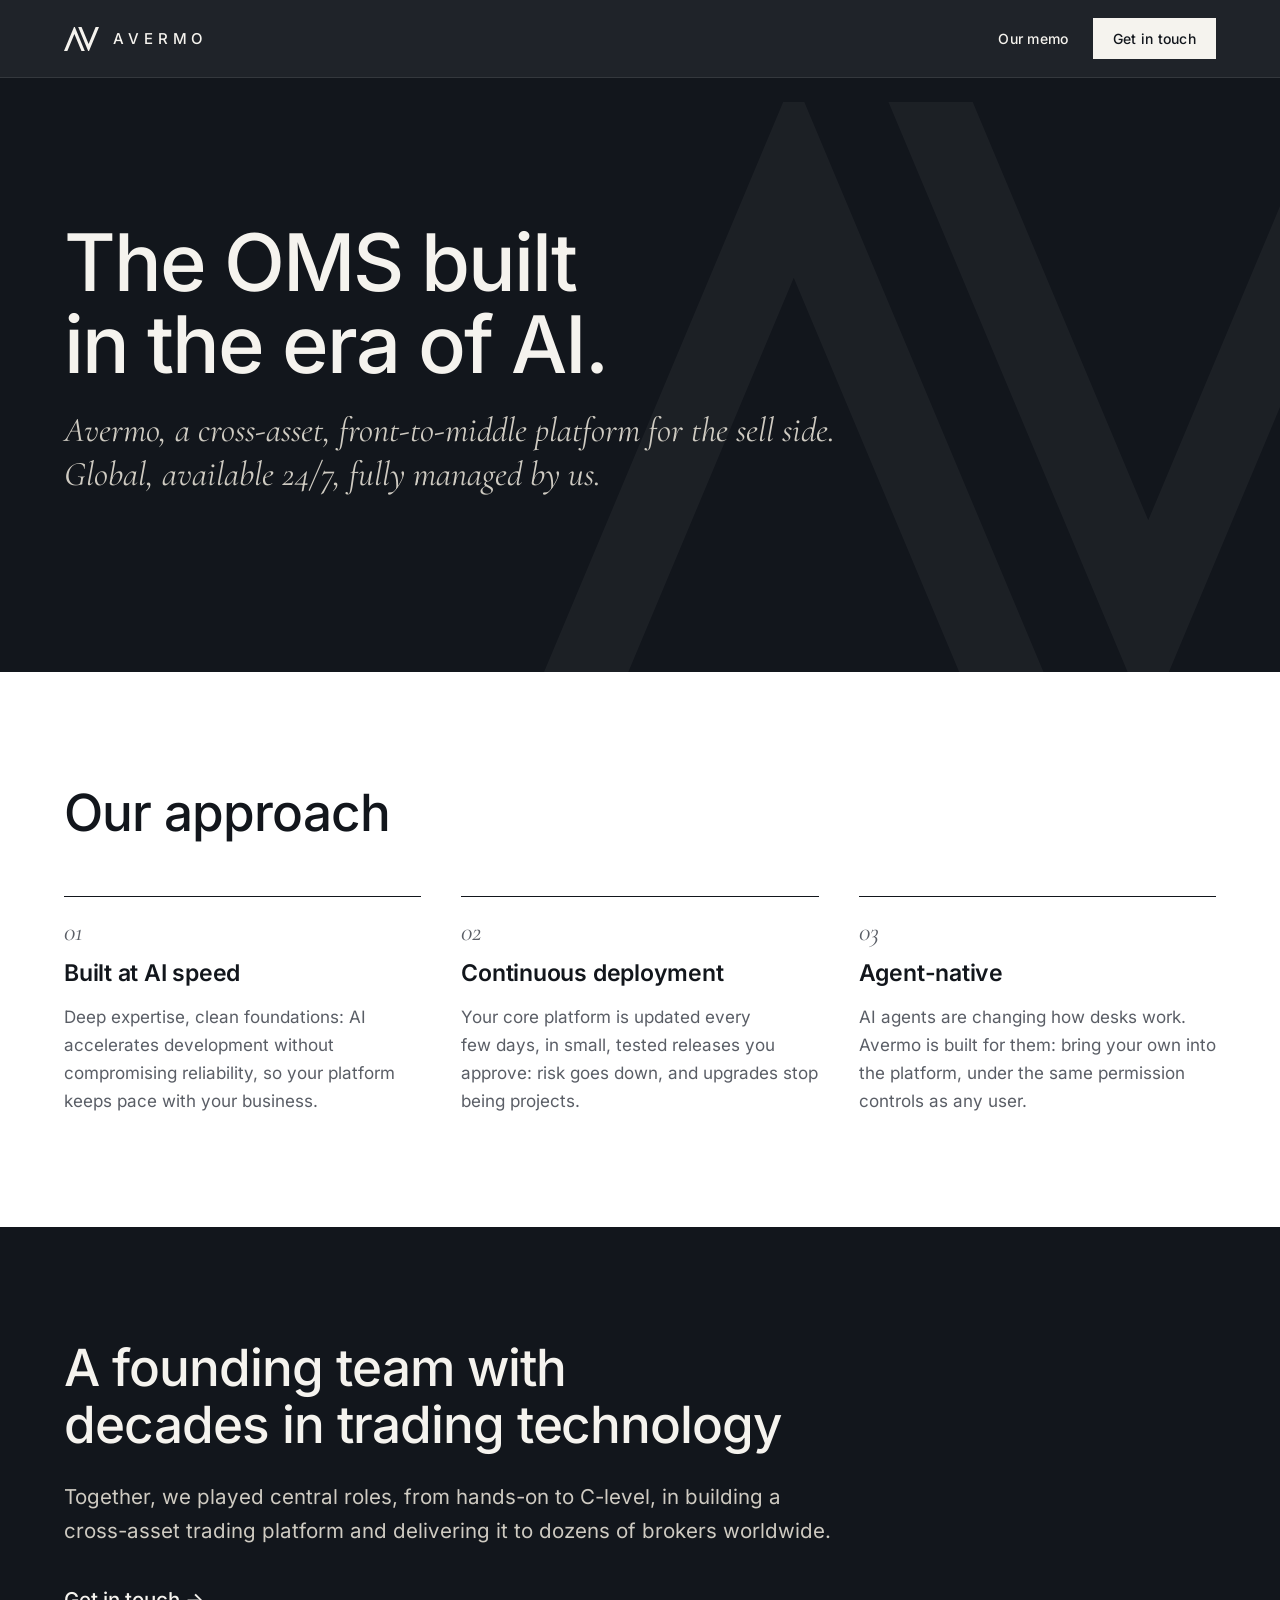
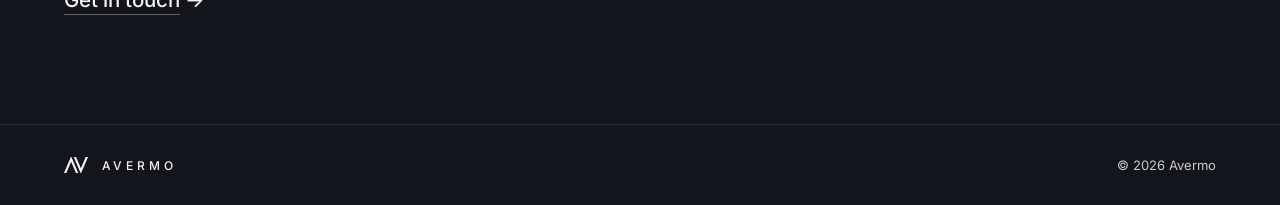
==== index.html @ be282c37 "Avermo website" ====
<!doctype html>
<html lang="en">
<head>
<meta charset="utf-8">
<meta name="viewport" content="width=device-width, initial-scale=1">
<title>Avermo</title>
<meta name="description" content="Avermo, a cross-asset, front-to-middle platform for the sell side. Global, available 24/7, fully managed by us.">
<link rel="canonical" href="https://avermo.com/">
<meta name="theme-color" content="#12161C">
<meta name="color-scheme" content="only light">
<meta name="darkreader-lock">
<meta property="og:type" content="website">
<meta property="og:site_name" content="Avermo">
<meta property="og:title" content="Avermo">
<meta property="og:description" content="Avermo, a cross-asset, front-to-middle platform for the sell side. Global, available 24/7, fully managed by us.">
<meta property="og:url" content="https://avermo.com/">
<meta property="og:image" content="https://avermo.com/images/og-image.png?v=2">
<meta property="og:image:width" content="1200">
<meta property="og:image:height" content="630">
<meta property="og:image:alt" content="Avermo">
<meta name="twitter:card" content="summary_large_image">
<link rel="icon" href="favicon.ico" sizes="32x32">
<link rel="icon" href="favicon.svg" type="image/svg+xml">
<link rel="apple-touch-icon" href="apple-touch-icon.png">
<link rel="preload" href="fonts/inter.woff" as="font" type="font/woff" crossorigin>
<link rel="preload" href="fonts/cormorant-garamond-italic.woff" as="font" type="font/woff" crossorigin>
<link rel="stylesheet" href="style.css">
</head>
<body id="top">

<header class="topbar">
<div class="wrap">
<a class="brand" href="#top" aria-label="Avermo, back to top">
<img src="images/logo.svg" alt="" width="208" height="141">
<span>AVERMO</span>
</a>
<nav class="nav" aria-label="Main">
<a class="nav-link" href="memo.html"><span class="wide-only">Our memo</span><span class="narrow-only">Memo</span></a>
<a class="btn" href="mailto:founders@avermo.com">Get in touch</a>
</nav>
</div>
</header>

<main>
<section class="hero">
<img class="hero-mark" src="images/logo.svg" alt="" width="208" height="141">
<div class="wrap">
<h1 class="intro">The OMS built in the era of AI.</h1>
<p class="sub serif intro intro-2">Avermo, a cross-asset, front-to-middle platform for the sell side.<br>Global, available 24/7, fully managed by us.</p>
</div>
</section>

<section class="block approach">
<div class="wrap">
<h2 class="reveal">Our approach</h2>
<div class="points">
<article class="point reveal">
<div class="num serif" aria-hidden="true">01</div>
<h3>Built at AI speed</h3>
<p>Deep expertise, clean foundations: AI accelerates development without compromising reliability, so your platform keeps pace with your business.</p>
</article>
<article class="point reveal reveal-d1">
<div class="num serif" aria-hidden="true">02</div>
<h3>Continuous deployment</h3>
<p>Your core platform is updated every few days, in small, tested releases you approve: risk goes down, and upgrades stop being projects.</p>
</article>
<article class="point reveal reveal-d2">
<div class="num serif" aria-hidden="true">03</div>
<h3>Agent-native</h3>
<p>AI agents are changing how desks work. Avermo is built for them: bring your own into the platform, under the same permission controls as any user.</p>
</article>
</div>
</div>
</section>

<section class="block team">
<div class="wrap">
<h2 class="reveal">A founding team with decades in trading technology</h2>
<p class="reveal reveal-d1">Together, we played central roles, from hands-on to C-level, in building a cross-asset trading platform and delivering it to dozens of brokers worldwide.</p>
<a class="text-link reveal reveal-d2" href="mailto:founders@avermo.com">Get in touch<span class="arrow" aria-hidden="true">&nbsp;→</span></a>
</div>
</section>
</main>

<footer class="foot">
<div class="wrap">
<a class="brand" href="#top" aria-label="Avermo, back to top">
<img src="images/logo.svg" alt="" width="208" height="141">
<span>AVERMO</span>
</a>
<span>© 2026 Avermo</span>
</div>
</footer>

</body>
</html>
---- style.css ----
/* ==========================================================================
   Avermo: shared stylesheet
   1. Fonts   2. Tokens   3. Base   4. Components   5. Home page
   6. Memo page   7. Error page   8. Responsive   9. Motion   10. Print
   ========================================================================== */

/* 1. Fonts: self-hosted (SIL OFL, licences in fonts/), Latin subset, variable weight */
@font-face{font-family:'Inter';src:url(fonts/inter.woff) format('woff');font-weight:400 600;font-style:normal;font-display:swap}
@font-face{font-family:'Cormorant Garamond';src:url(fonts/cormorant-garamond-italic.woff) format('woff');font-weight:400 500;font-style:italic;font-display:swap}

/* 2. Tokens */
:root{
--ink:#12161C;--cream:#F5F3EE;--white:#FFFFFF;--slate:#5A5E66;--sand:#CFCBC2;--text:#2A2E35;
--bar:rgba(18,22,28,.94);          /* ink at 94%: the sticky bar shows what scrolls under it */
--rule-dark:rgba(245,243,238,.1);  /* hairline on dark backgrounds */
--underline:rgba(245,243,238,.35); /* resting underline of text links on dark */
--font-sans:'Inter',system-ui,sans-serif;
--font-serif:'Cormorant Garamond',Georgia,serif;
}

/* 3. Base */
*{box-sizing:border-box}
body{margin:0;background:var(--white);color:var(--ink);font-family:var(--font-sans);-webkit-font-smoothing:antialiased}
h1,h2,h3{margin:0;font-weight:500;text-wrap:balance}
p,li{text-wrap:pretty}
::selection{background:var(--ink);color:var(--cream)}
:focus-visible{outline:2px solid currentColor;outline-offset:3px}
.wrap{max-width:1200px;margin:0 auto;padding-left:24px;padding-right:24px}
.serif{font-family:var(--font-serif);font-style:italic}

/* 4. Components */
.brand{display:flex;align-items:center;gap:14px;text-decoration:none;color:var(--cream)}
.brand img{display:block;height:24px;width:auto}
.brand span{font-weight:500;font-size:15px;letter-spacing:.32em;margin-right:-.32em}

.topbar{position:sticky;top:0;z-index:10;background:var(--bar);backdrop-filter:blur(8px);-webkit-backdrop-filter:blur(8px);border-bottom:1px solid var(--rule-dark)}
.topbar .wrap{display:flex;align-items:center;justify-content:space-between;gap:16px;padding-top:18px;padding-bottom:18px}
.nav{display:flex;align-items:center;gap:24px}
.nav-link{color:var(--cream);text-decoration:none;font-size:14px;font-weight:500;letter-spacing:.02em;padding:12px 0;white-space:nowrap}
.nav-link:hover{text-decoration:underline;text-underline-offset:5px}
.narrow-only{display:none}

.btn{color:var(--ink);background:var(--cream);text-decoration:none;font-size:14px;font-weight:500;letter-spacing:.02em;padding:12px 20px;transition:background .2s;white-space:nowrap}
.btn:hover{background:var(--white)}
.btn:focus-visible{outline-color:var(--cream)}

/* quiet closing link: thin underline that firms up on hover, arrow nudges right */
.text-link{align-self:flex-start;margin-top:12px;color:var(--cream);font-size:clamp(18px,1.6vw,21px);font-weight:500;text-decoration:underline;text-decoration-thickness:1px;text-underline-offset:7px;text-decoration-color:var(--underline);transition:text-decoration-color .2s}
.text-link .arrow{display:inline-block;transition:transform .2s}
.text-link:hover{text-decoration-color:var(--cream)}
.text-link:hover .arrow{transform:translateX(4px)}

.foot{background:var(--ink);color:var(--sand);font-size:13px;border-top:1px solid var(--rule-dark)}
.foot .wrap{display:flex;flex-wrap:wrap;align-items:center;justify-content:space-between;gap:16px;padding-top:32px;padding-bottom:32px}
.foot .brand img{height:16px}
.foot .brand span{font-size:12px}

/* 5. Home page */
.hero{position:relative;overflow:hidden;background:var(--ink);color:var(--cream)}
.hero .wrap{position:relative;z-index:1;padding-top:144px;padding-bottom:176px;display:flex;flex-direction:column;gap:24px}
.hero-mark{position:absolute;right:-10%;bottom:-4%;height:100%;width:auto;opacity:.045;pointer-events:none}
.hero h1{font-size:clamp(42px,6.2vw,86px);line-height:1.03;letter-spacing:-.025em;max-width:14ch}
.sub{margin:0;font-size:clamp(26px,2.7vw,36px);line-height:1.25;color:var(--sand);max-width:28em;text-wrap:balance}

.block .wrap{padding-top:112px;padding-bottom:112px;display:flex;flex-direction:column}
.block h2{font-size:clamp(32px,4vw,52px);line-height:1.1;letter-spacing:-.02em}

.approach .wrap{gap:56px}
.points{display:grid;grid-template-columns:1fr;gap:48px}
.point{min-width:0;border-top:1px solid var(--ink);padding-top:22px;display:flex;flex-direction:column;gap:14px}
.num{font-size:26px;line-height:1;color:var(--slate)}
.point h3{font-size:23px;line-height:1.3;font-weight:600;letter-spacing:-.01em}
.point p{margin:0;font-size:17px;line-height:1.65;color:var(--slate)}

.team{background:var(--ink);color:var(--cream)}
.team .wrap{gap:28px}
.team p{margin:0;font-size:clamp(18px,1.6vw,21px);line-height:1.65;color:var(--sand);max-width:60ch}

/* 6. Memo page */
.memo-page{background:var(--cream)}
.memo .wrap{max-width:680px;padding-top:96px;padding-bottom:112px}
.memo h1{margin-bottom:80px;font-family:var(--font-serif);font-style:italic;font-size:clamp(52px,6vw,72px);line-height:1}
.memo h2{margin:48px 0 16px;font-size:clamp(24px,2.2vw,28px);line-height:1.25;letter-spacing:-.01em}
.memo h1 + h2{margin-top:0}
.memo p{margin:0 0 24px;font-size:18px;line-height:1.6;color:var(--text)}
.memo-list{list-style:none;margin:0 0 24px;padding:0}
.memo-list li{margin:0 0 16px;padding-left:24px;font-size:18px;line-height:1.6;color:var(--text)}
/* small square marker, inline so it follows the first line; centred on the lowercase height */
.memo-list li::before{content:'';display:inline-block;width:5px;height:5px;margin-left:-24px;margin-right:19px;vertical-align:.15em;background:var(--slate)}
.memo-list strong{font-weight:600;color:var(--ink)}

/* Dark version of the memo, only on screens whose device is set to dark mode
   (memo.html declares color-scheme "light dark"; the other pages stay light) */
@media screen and (prefers-color-scheme:dark){
.memo-page{background:var(--ink)}
.memo h1,.memo h2,.memo-list strong{color:var(--cream)}
.memo p,.memo-list li{color:var(--sand)}
.memo-list li::before{background:var(--sand)}
.memo-page ::selection{background:var(--cream);color:var(--ink)}
}

/* 7. Error page (404): the dark hero fills the screen between bar and footer */
.error-page{display:flex;flex-direction:column;min-height:100vh;min-height:100svh}
.error-page main{flex:1;display:flex}
.error-page .hero{flex:1;display:flex;align-items:center}
.error-page .hero .wrap{width:100%;padding-top:96px;padding-bottom:96px}
.error-code{margin:0;font-size:26px;line-height:1;color:var(--sand)}

/* 8. Responsive */
@media (min-width:900px){
.points{grid-template-columns:repeat(3,1fr);gap:40px}
}
@media (max-width:640px){
.brand{gap:10px}
.brand img{height:18px}
.brand span{font-size:12px;letter-spacing:.24em;margin-right:-.24em}
.nav{gap:16px}
.btn{padding:11px 14px}
.hero-mark{height:70%;right:-30%;bottom:-8%}
.block .wrap{padding-top:72px;padding-bottom:72px}
.memo .wrap{padding-top:64px}
.memo p,.memo-list li{font-size:17px}
}
@media (max-width:420px){
.wide-only{display:none}
.narrow-only{display:inline}
}
@media (max-width:360px){
.brand{gap:8px}
.nav{gap:12px}
.btn{padding:10px 12px}
}

/* 9. Motion: only when the visitor has not asked for reduced motion */
@keyframes rise{from{opacity:0;transform:translateY(12px)}to{opacity:1;transform:none}}
@media (prefers-reduced-motion:no-preference){
html{scroll-behavior:smooth}
.intro{animation:rise .9s cubic-bezier(.2,.7,.2,1) both}
.intro-2{animation-delay:.15s}
@supports (animation-timeline:view()){
.reveal{animation:rise linear both;animation-timeline:view();animation-range:entry 0% entry 85%}
.reveal-d1{animation-range:entry 15% entry 100%}
.reveal-d2{animation-range:entry 30% entry 100%}
}
}

/* 10. Print: browsers drop backgrounds, so dark sections are set in ink on paper */
@media print{
.intro,.reveal{animation:none !important}
.topbar{position:static;background:none;border:0;backdrop-filter:none;-webkit-backdrop-filter:none}
.topbar .wrap{padding-top:0;padding-bottom:0}
.brand{color:var(--ink)}
.brand img{filter:invert(1)}
.nav,.foot,.hero-mark,.text-link{display:none}
.hero,.team,.memo-page{background:none;color:var(--ink)}
.sub,.team p{color:var(--text)}
.hero .wrap,.block .wrap{padding-top:48px;padding-bottom:0}
.memo .wrap{padding-top:48px;padding-bottom:0}
.memo-list li::before{-webkit-print-color-adjust:exact;print-color-adjust:exact}
h2,h3{break-after:avoid}
.point,.memo-list li{break-inside:avoid}
}
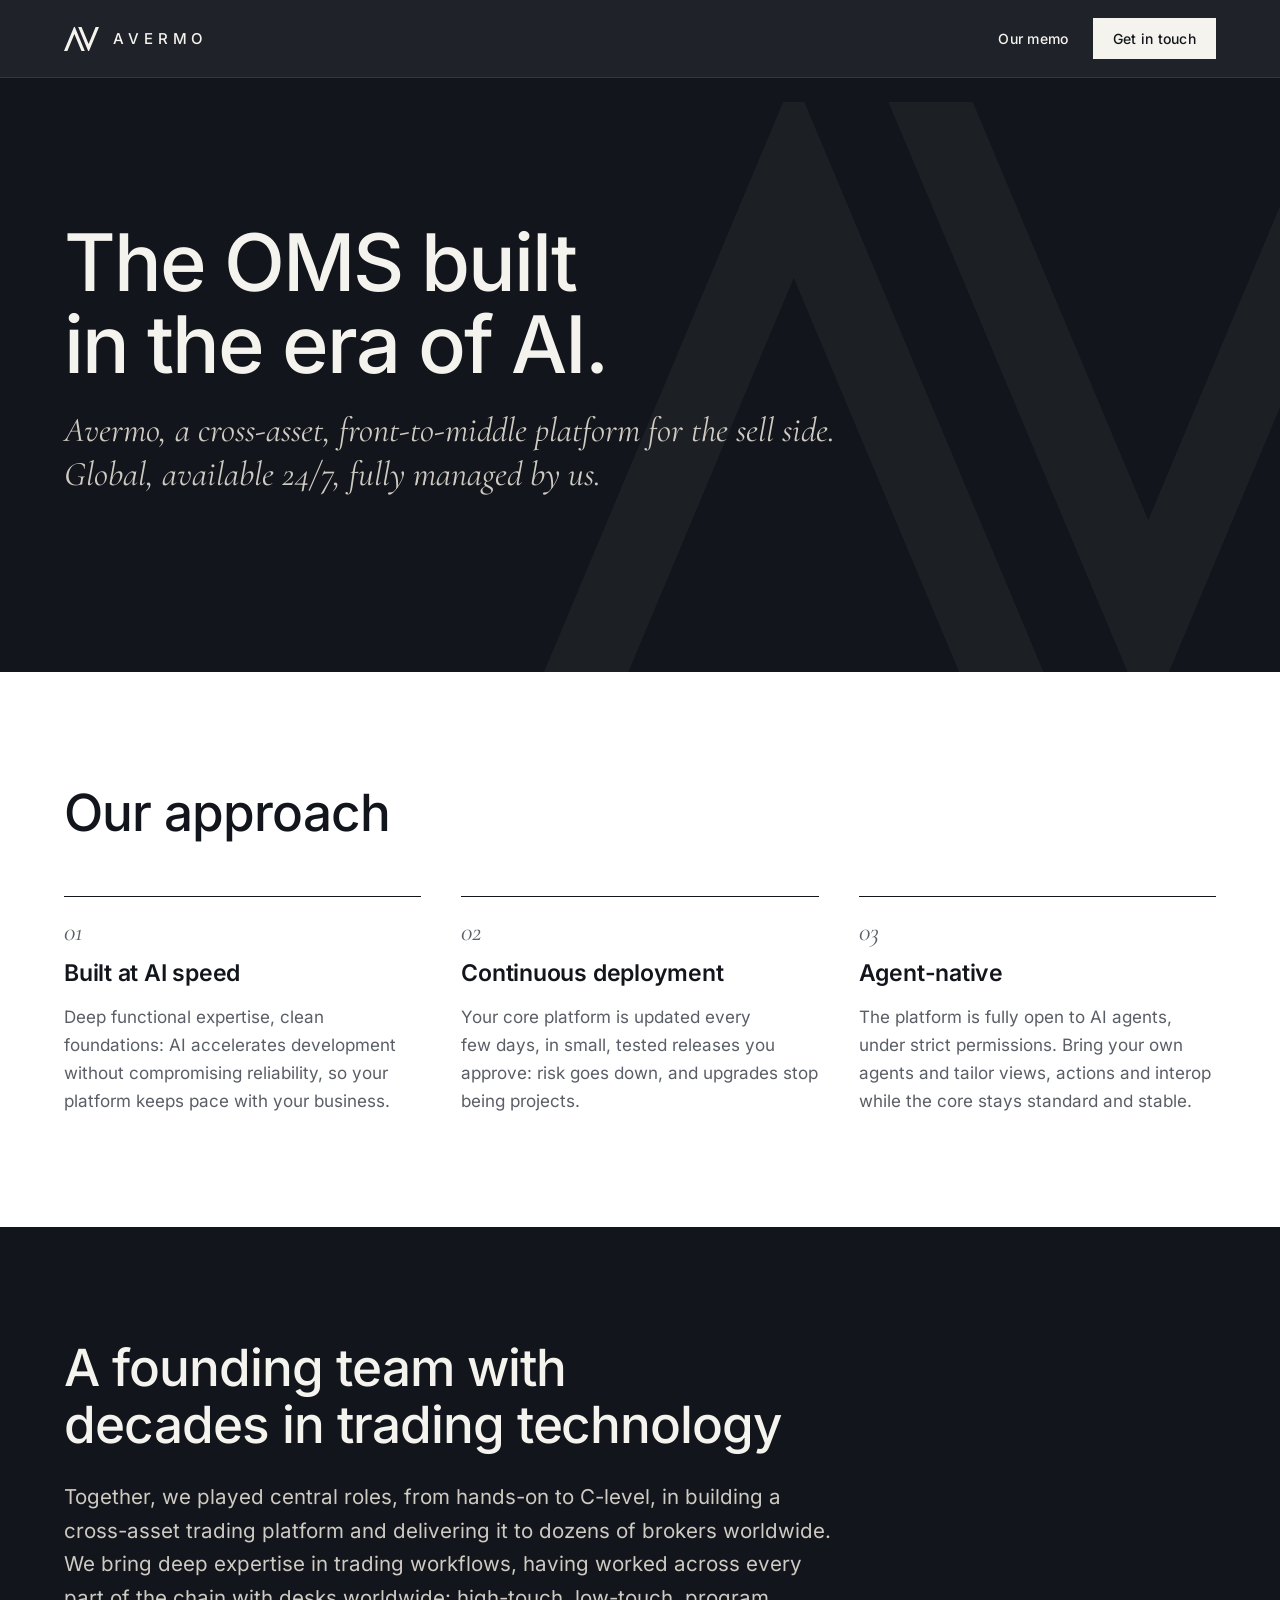
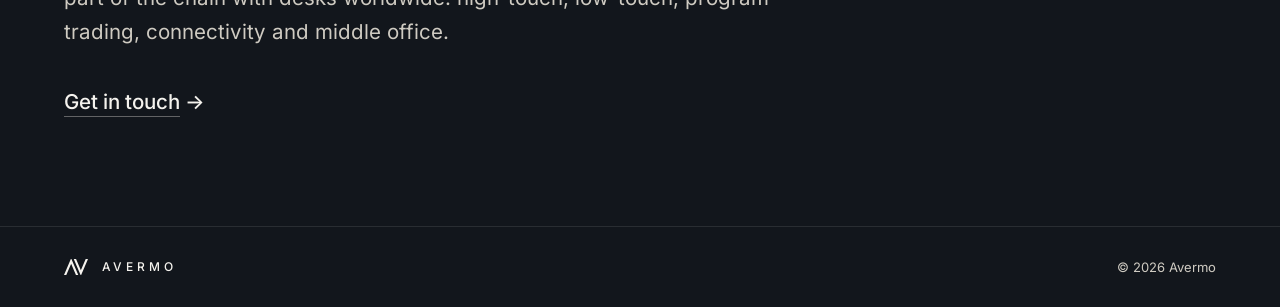
==== commit 868b72d3: "Wording in section 3 and founding team" ====
--- a/index.html
+++ b/index.html
@@ -57,7 +57,7 @@
 <article class="point reveal">
 <div class="num serif" aria-hidden="true">01</div>
 <h3>Built at AI speed</h3>
-<p>Deep expertise, clean foundations: AI accelerates development without compromising reliability, so your platform keeps pace with your business.</p>
+<p>Deep functional expertise, clean foundations: AI accelerates development without compromising reliability, so your platform keeps pace with your business.</p>
 </article>
 <article class="point reveal reveal-d1">
 <div class="num serif" aria-hidden="true">02</div>
@@ -67,7 +67,7 @@
 <article class="point reveal reveal-d2">
 <div class="num serif" aria-hidden="true">03</div>
 <h3>Agent-native</h3>
-<p>AI agents are changing how desks work. Avermo is built for them: bring your own into the platform, under the same permission controls as any user.</p>
+<p>The platform is fully open to AI agents, under strict permissions. Bring your own agents and tailor views, actions and interop while the core stays standard and stable.</p>
 </article>
 </div>
 </div>
@@ -76,7 +76,7 @@
 <section class="block team">
 <div class="wrap">
 <h2 class="reveal">A founding team with decades in trading technology</h2>
-<p class="reveal reveal-d1">Together, we played central roles, from hands-on to C-level, in building a cross-asset trading platform and delivering it to dozens of brokers worldwide.</p>
+<p class="reveal reveal-d1">Together, we played central roles, from hands-on to C-level, in building a cross-asset trading platform and delivering it to dozens of brokers worldwide. We bring deep expertise in trading workflows, having worked across every part of the chain with desks worldwide: high-touch, low-touch, program trading, connectivity and middle office.</p>
 <a class="text-link reveal reveal-d2" href="mailto:founders@avermo.com">Get in touch<span class="arrow" aria-hidden="true">&nbsp;→</span></a>
 </div>
 </section>
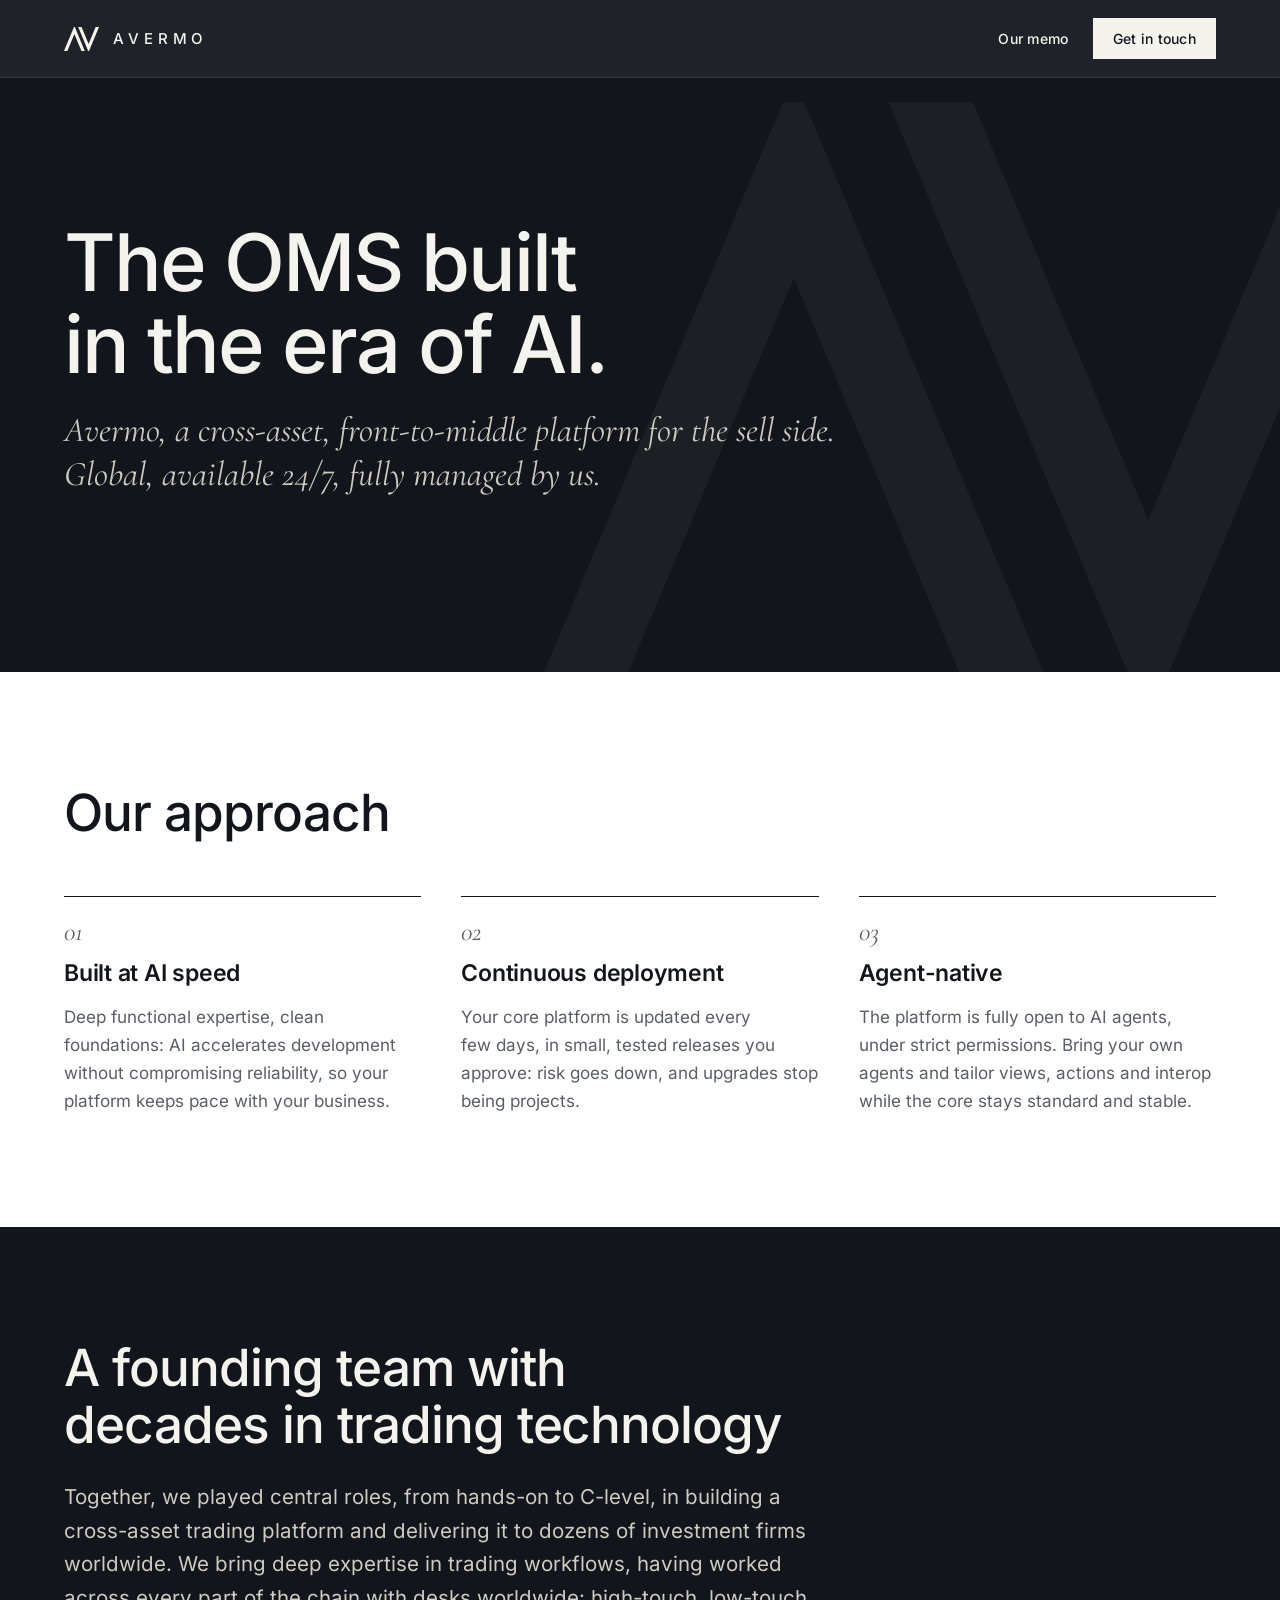
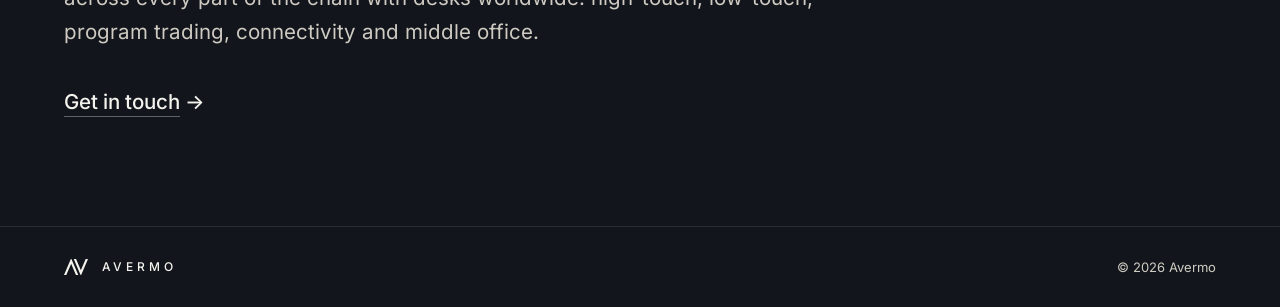
==== commit db60aa29: "Remove broker" ====
--- a/index.html
+++ b/index.html
@@ -76,7 +76,7 @@
 <section class="block team">
 <div class="wrap">
 <h2 class="reveal">A founding team with decades in trading technology</h2>
-<p class="reveal reveal-d1">Together, we played central roles, from hands-on to C-level, in building a cross-asset trading platform and delivering it to dozens of brokers worldwide. We bring deep expertise in trading workflows, having worked across every part of the chain with desks worldwide: high-touch, low-touch, program trading, connectivity and middle office.</p>
+<p class="reveal reveal-d1">Together, we played central roles, from hands-on to C-level, in building a cross-asset trading platform and delivering it to dozens of investment firms worldwide. We bring deep expertise in trading workflows, having worked across every part of the chain with desks worldwide: high-touch, low-touch, program trading, connectivity and middle office.</p>
 <a class="text-link reveal reveal-d2" href="mailto:founders@avermo.com">Get in touch<span class="arrow" aria-hidden="true">&nbsp;→</span></a>
 </div>
 </section>
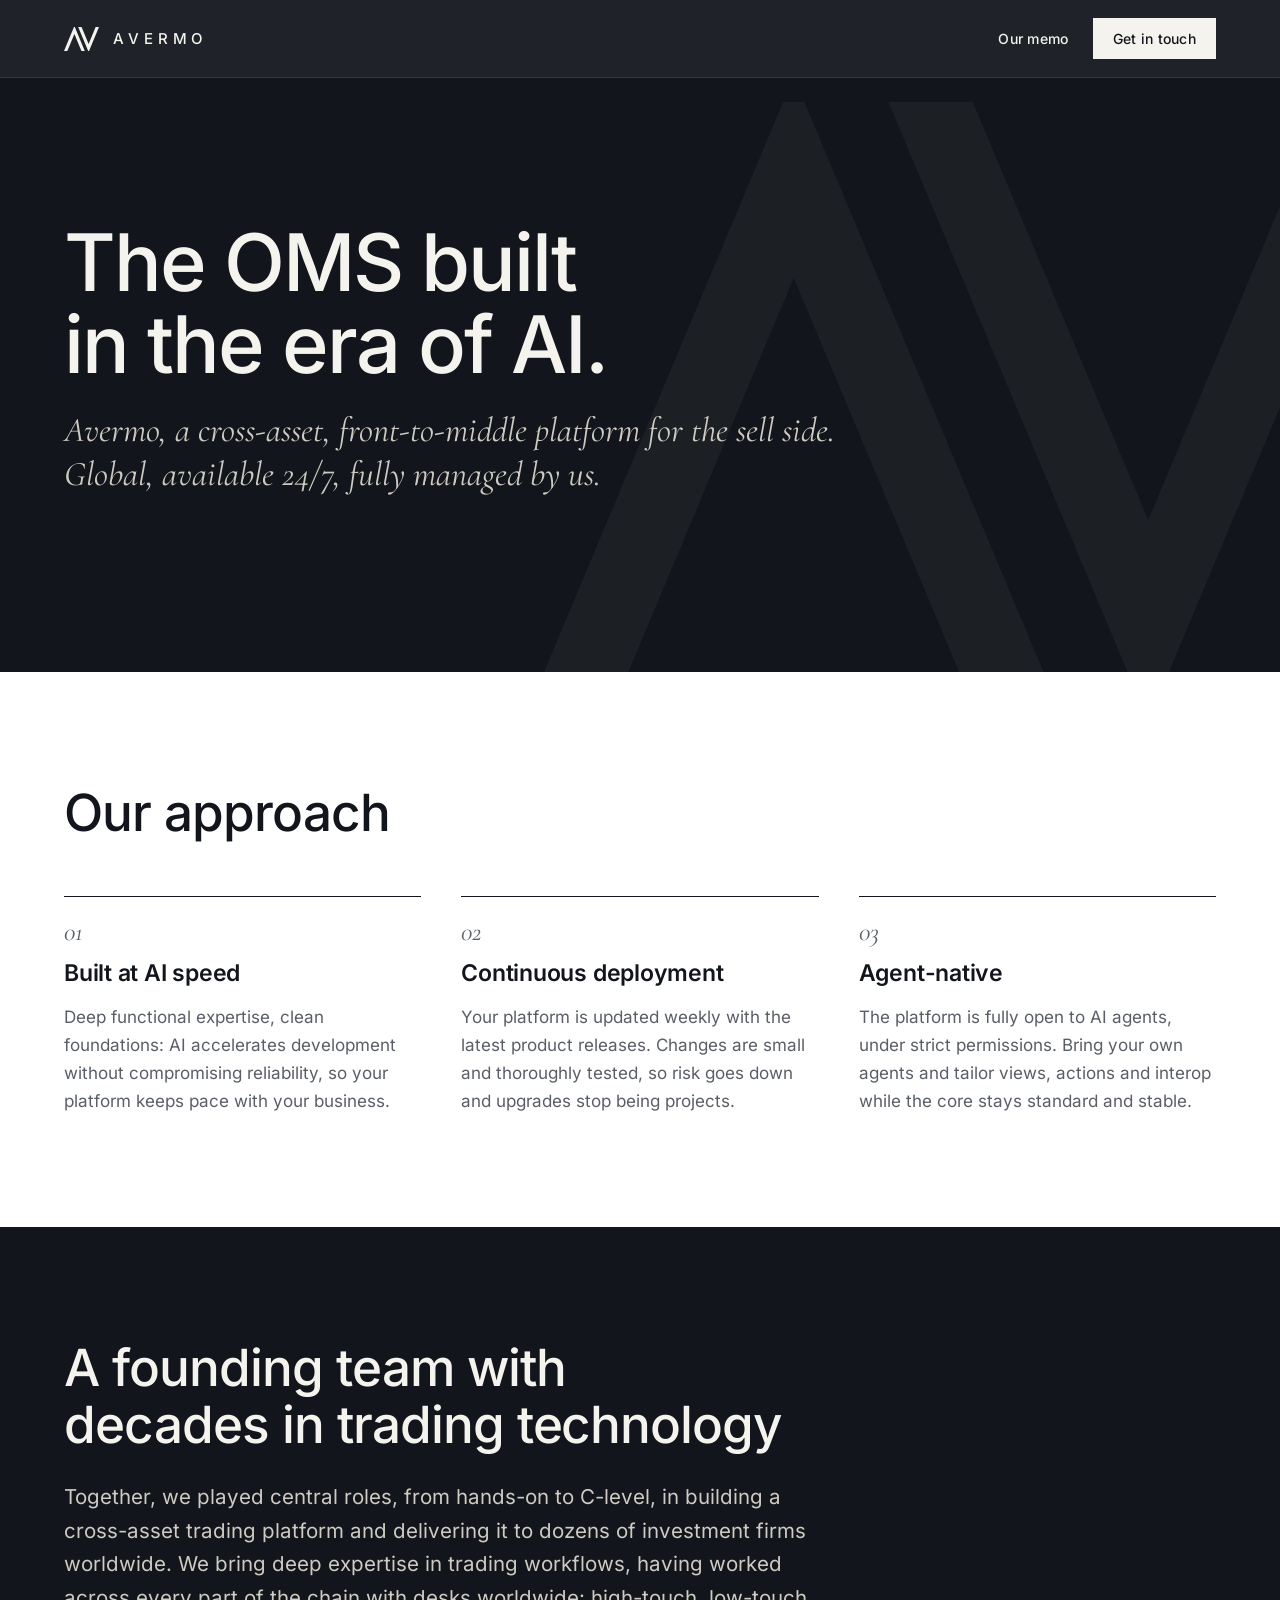
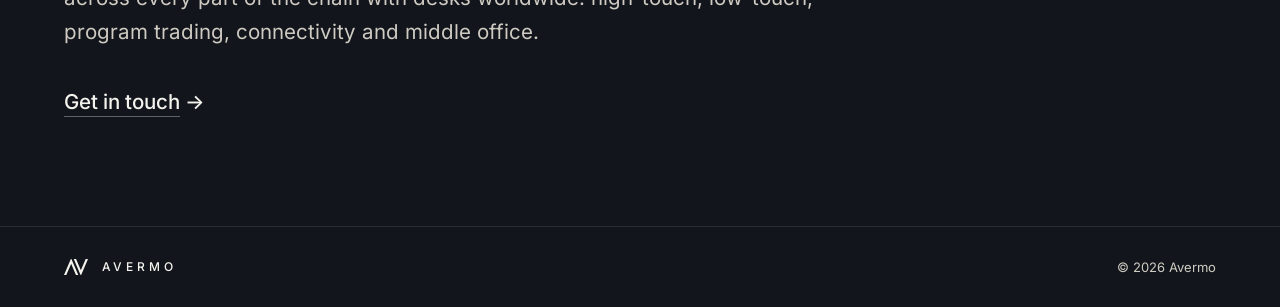
==== commit f9430708: "change wording 2" ====
--- a/index.html
+++ b/index.html
@@ -62,7 +62,7 @@
 <article class="point reveal reveal-d1">
 <div class="num serif" aria-hidden="true">02</div>
 <h3>Continuous deployment</h3>
-<p>Your core platform is updated every few days, in small, tested releases you approve: risk goes down, and upgrades stop being projects.</p>
+<p>Your platform is updated weekly with the latest product releases. Changes are small and thoroughly tested, so risk goes down and upgrades stop being projects.</p>
 </article>
 <article class="point reveal reveal-d2">
 <div class="num serif" aria-hidden="true">03</div>
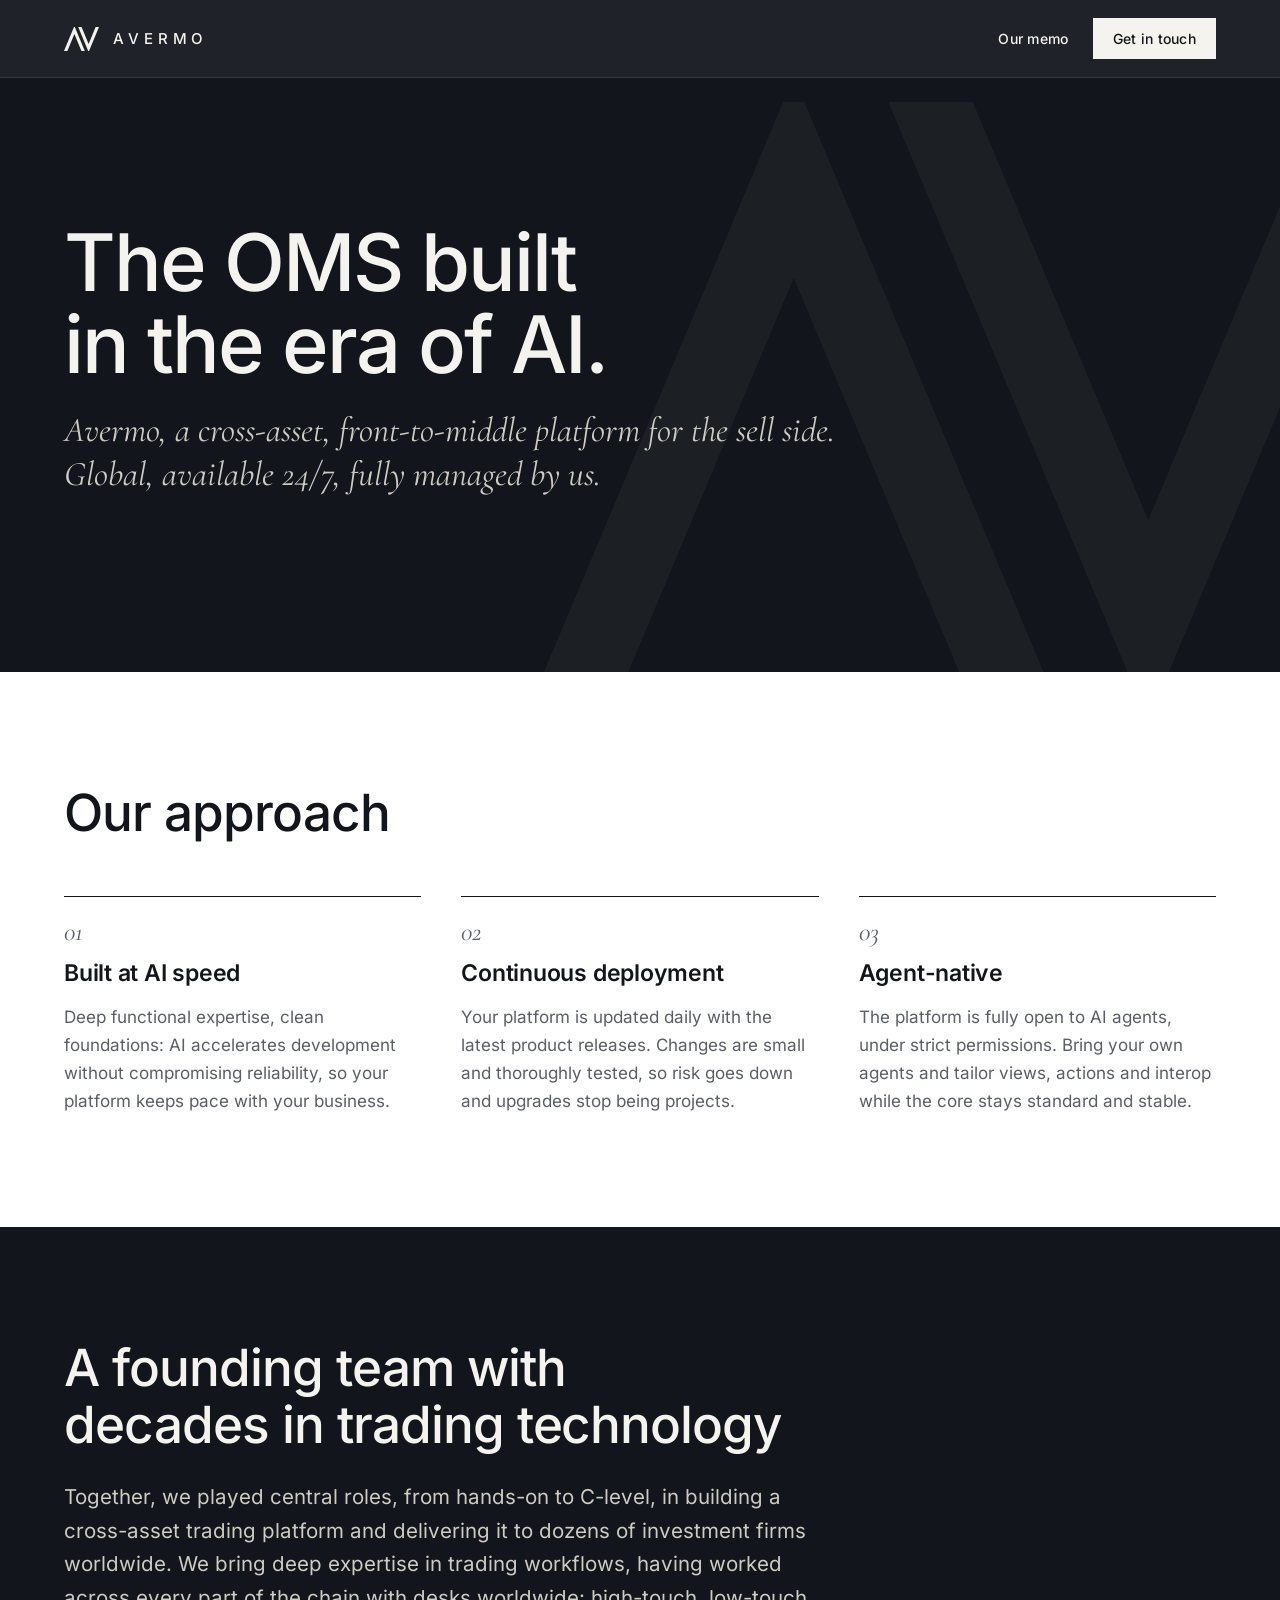
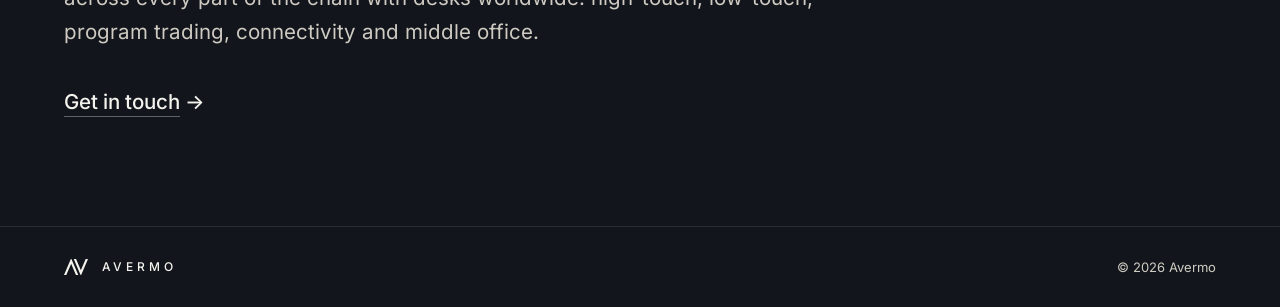
==== commit 5270edac: "change wording 2" ====
--- a/index.html
+++ b/index.html
@@ -62,7 +62,7 @@
 <article class="point reveal reveal-d1">
 <div class="num serif" aria-hidden="true">02</div>
 <h3>Continuous deployment</h3>
-<p>Your platform is updated weekly with the latest product releases. Changes are small and thoroughly tested, so risk goes down and upgrades stop being projects.</p>
+<p>Your platform is updated daily with the latest product releases. Changes are small and thoroughly tested, so risk goes down and upgrades stop being projects.</p>
 </article>
 <article class="point reveal reveal-d2">
 <div class="num serif" aria-hidden="true">03</div>
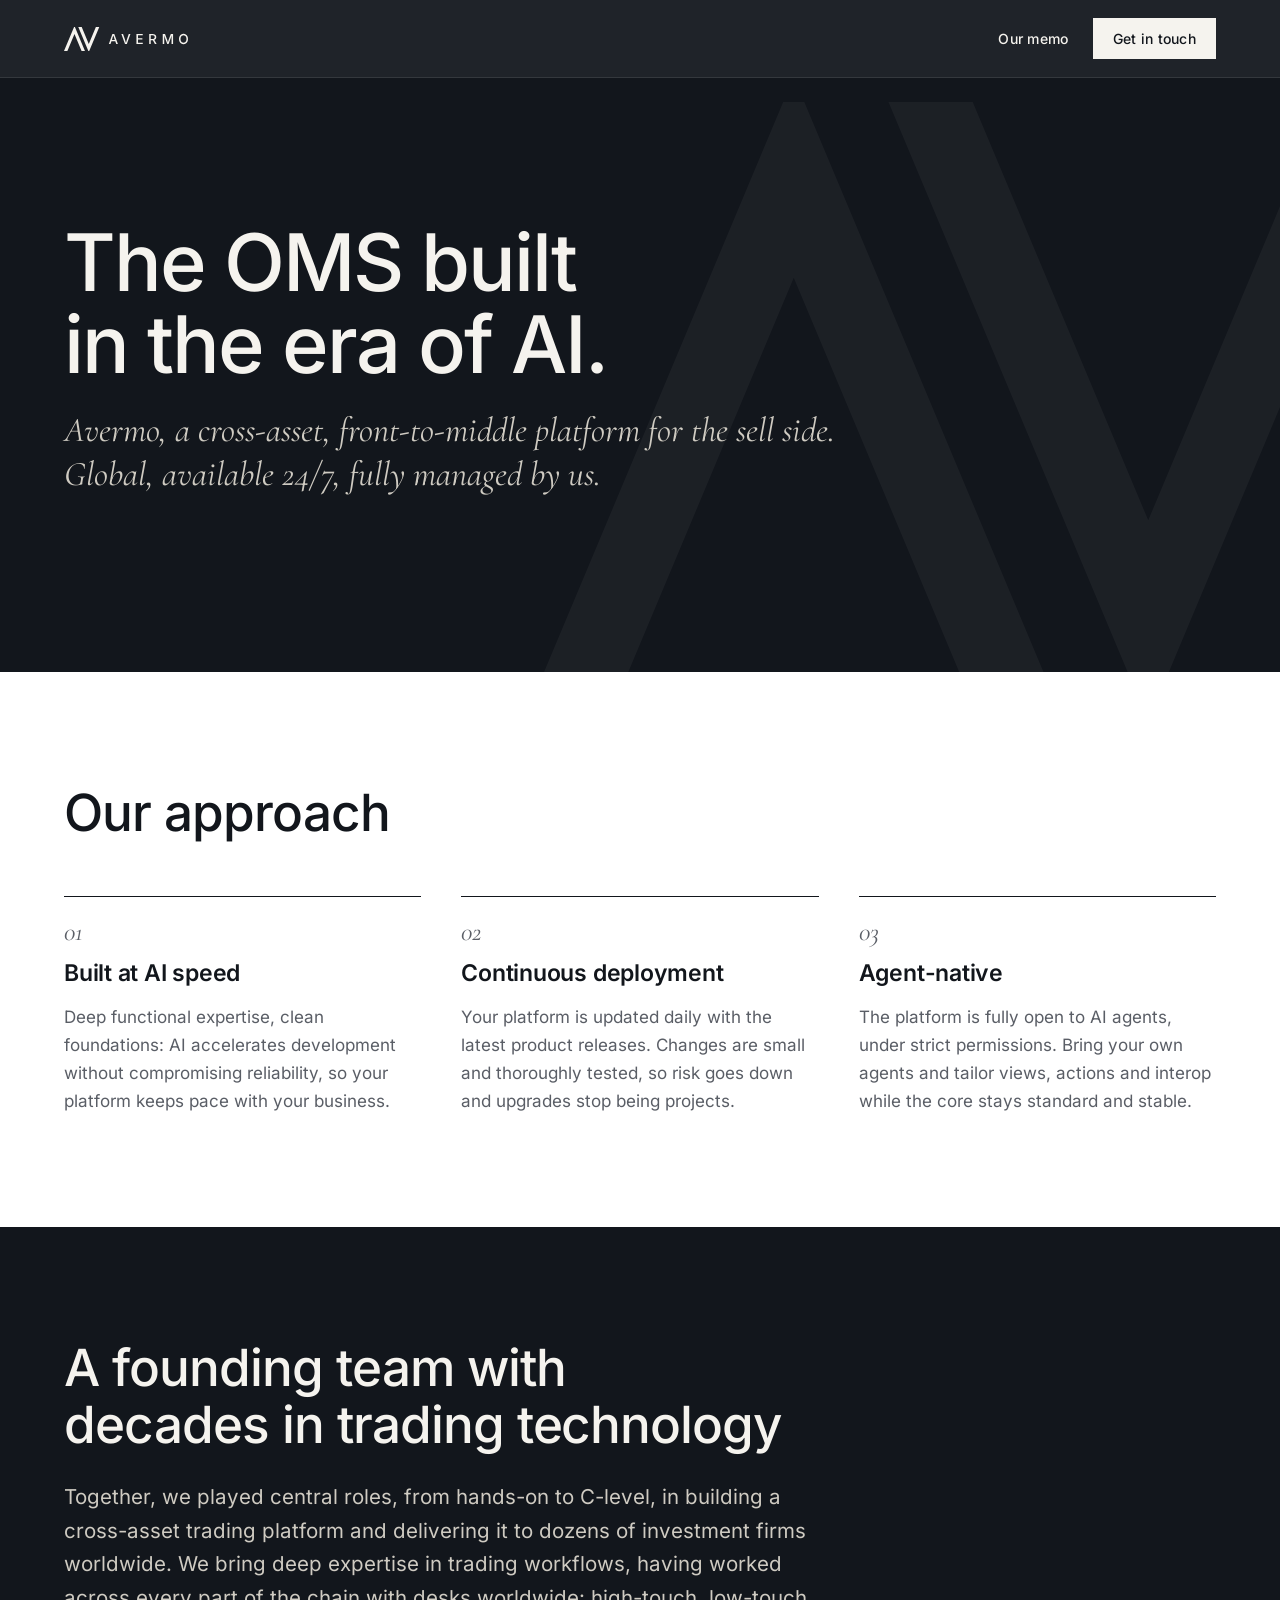
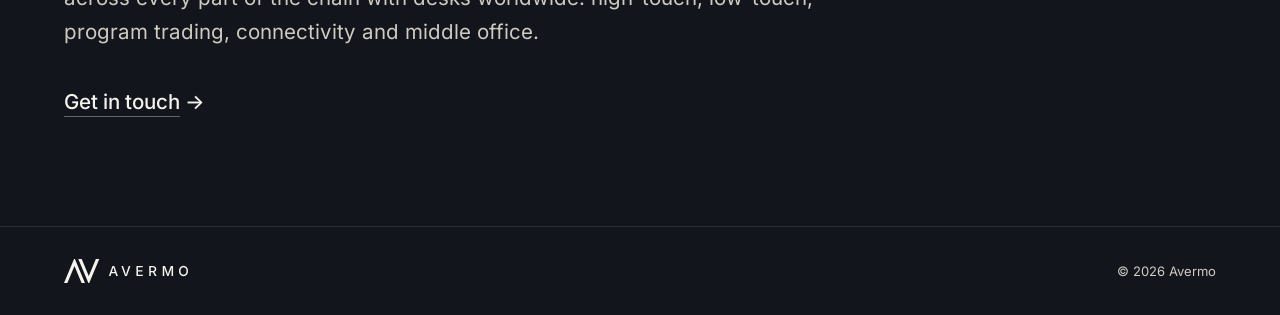
==== commit 5afe5df0: "Revue style" ====
--- a/index.html
+++ b/index.html
@@ -31,8 +31,7 @@
 <header class="topbar">
 <div class="wrap">
 <a class="brand" href="#top" aria-label="Avermo, back to top">
-<img src="images/logo.svg" alt="" width="208" height="141">
-<span>AVERMO</span>
+<img src="images/lockup.svg" alt="" width="730" height="141">
 </a>
 <nav class="nav" aria-label="Main">
 <a class="nav-link" href="memo.html"><span class="wide-only">Our memo</span><span class="narrow-only">Memo</span></a>
@@ -85,8 +84,7 @@
 <footer class="foot">
 <div class="wrap">
 <a class="brand" href="#top" aria-label="Avermo, back to top">
-<img src="images/logo.svg" alt="" width="208" height="141">
-<span>AVERMO</span>
+<img src="images/lockup.svg" alt="" width="730" height="141">
 </a>
 <span>© 2026 Avermo</span>
 </div>
--- a/style.css
+++ b/style.css
@@ -29,9 +29,9 @@
 .serif{font-family:var(--font-serif);font-style:italic}
 
 /* 4. Components */
-.brand{display:flex;align-items:center;gap:14px;text-decoration:none;color:var(--cream)}
+/* official lockup file (images/lockup.svg, from the brand kit); 24px high = 124px wide, the minimum lockup size */
+.brand{display:flex;align-items:center;text-decoration:none;color:var(--cream)}
 .brand img{display:block;height:24px;width:auto}
-.brand span{font-weight:500;font-size:15px;letter-spacing:.32em;margin-right:-.32em}
 
 .topbar{position:sticky;top:0;z-index:10;background:var(--bar);backdrop-filter:blur(8px);-webkit-backdrop-filter:blur(8px);border-bottom:1px solid var(--rule-dark)}
 .topbar .wrap{display:flex;align-items:center;justify-content:space-between;gap:16px;padding-top:18px;padding-bottom:18px}
@@ -52,8 +52,6 @@
 
 .foot{background:var(--ink);color:var(--sand);font-size:13px;border-top:1px solid var(--rule-dark)}
 .foot .wrap{display:flex;flex-wrap:wrap;align-items:center;justify-content:space-between;gap:16px;padding-top:32px;padding-bottom:32px}
-.foot .brand img{height:16px}
-.foot .brand span{font-size:12px}
 
 /* 5. Home page */
 .hero{position:relative;overflow:hidden;background:var(--ink);color:var(--cream)}
@@ -78,8 +76,8 @@
 
 /* 6. Memo page */
 .memo-page{background:var(--cream)}
-.memo .wrap{max-width:680px;padding-top:96px;padding-bottom:112px}
-.memo h1{margin-bottom:80px;font-family:var(--font-serif);font-style:italic;font-size:clamp(52px,6vw,72px);line-height:1}
+.memo .wrap{max-width:680px;padding-top:64px;padding-bottom:112px}
+.memo h1{margin-bottom:40px;font-family:var(--font-serif);font-style:italic;font-size:clamp(52px,6vw,72px);line-height:1}
 .memo h2{margin:48px 0 16px;font-size:clamp(24px,2.2vw,28px);line-height:1.25;letter-spacing:-.01em}
 .memo h1 + h2{margin-top:0}
 .memo p{margin:0 0 24px;font-size:18px;line-height:1.6;color:var(--text)}
@@ -87,13 +85,13 @@
 .memo-list li{margin:0 0 16px;padding-left:24px;font-size:18px;line-height:1.6;color:var(--text)}
 /* small square marker, inline so it follows the first line; centred on the lowercase height */
 .memo-list li::before{content:'';display:inline-block;width:5px;height:5px;margin-left:-24px;margin-right:19px;vertical-align:.15em;background:var(--slate)}
-.memo-list strong{font-weight:600;color:var(--ink)}
+.memo strong{font-weight:600;color:var(--ink)}
 
 /* Dark version of the memo, only on screens whose device is set to dark mode
    (memo.html declares color-scheme "light dark"; the other pages stay light) */
 @media screen and (prefers-color-scheme:dark){
 .memo-page{background:var(--ink)}
-.memo h1,.memo h2,.memo-list strong{color:var(--cream)}
+.memo h1,.memo h2,.memo strong{color:var(--cream)}
 .memo p,.memo-list li{color:var(--sand)}
 .memo-list li::before{background:var(--sand)}
 .memo-page ::selection{background:var(--cream);color:var(--ink)}
@@ -111,14 +109,11 @@
 .points{grid-template-columns:repeat(3,1fr);gap:40px}
 }
 @media (max-width:640px){
-.brand{gap:10px}
-.brand img{height:18px}
-.brand span{font-size:12px;letter-spacing:.24em;margin-right:-.24em}
 .nav{gap:16px}
 .btn{padding:11px 14px}
 .hero-mark{height:70%;right:-30%;bottom:-8%}
 .block .wrap{padding-top:72px;padding-bottom:72px}
-.memo .wrap{padding-top:64px}
+.memo .wrap{padding-top:44px}
 .memo p,.memo-list li{font-size:17px}
 }
 @media (max-width:420px){
@@ -126,9 +121,12 @@
 .narrow-only{display:inline}
 }
 @media (max-width:360px){
-.brand{gap:8px}
 .nav{gap:12px}
 .btn{padding:10px 12px}
+}
+/* smallest phones: narrower gutter so the 124px lockup, memo link and button fit on one line */
+@media (max-width:340px){
+.wrap{padding-left:16px;padding-right:16px}
 }
 
 /* 9. Motion: only when the visitor has not asked for reduced motion */
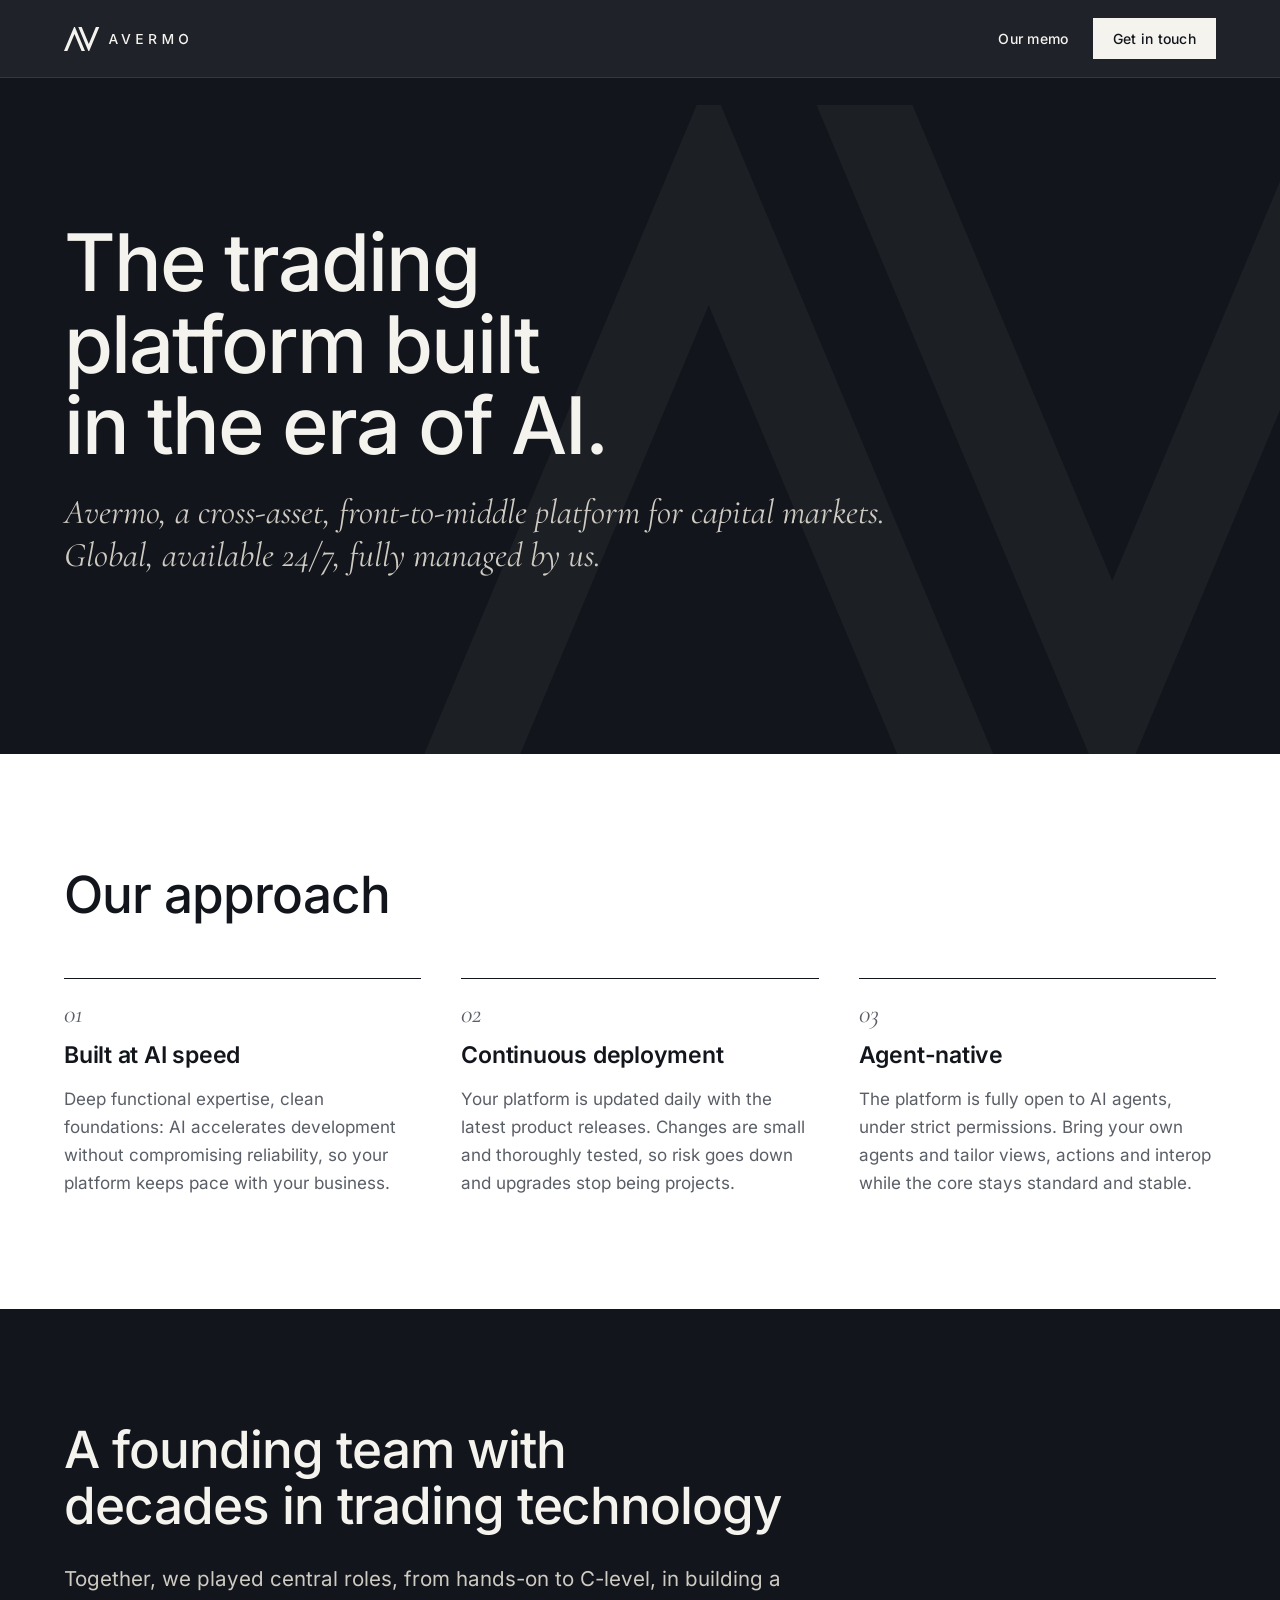
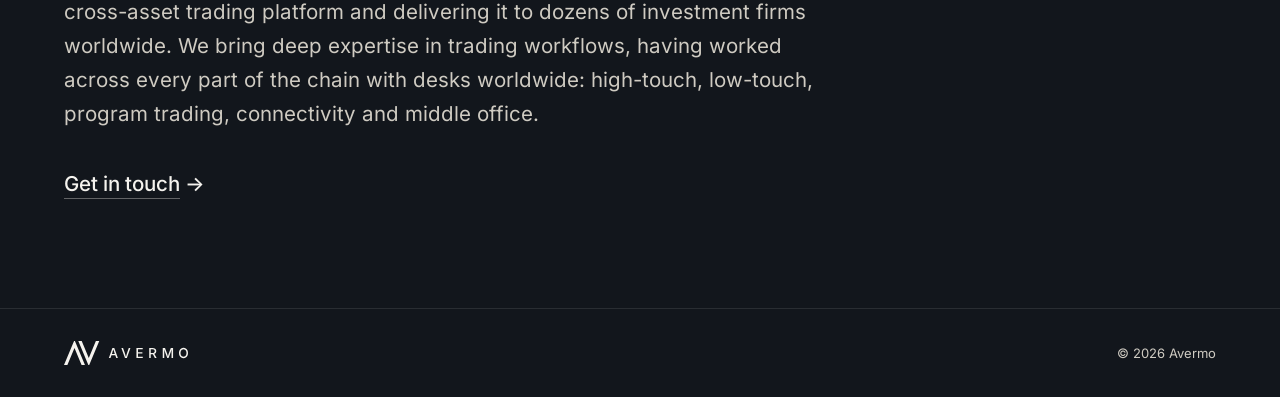
==== commit cd72107f: "Update hero title and tagline Replace "OMS" with "trading platform" in the title and "for the sell s" ====
--- a/index.html
+++ b/index.html
@@ -4,7 +4,7 @@
 <meta charset="utf-8">
 <meta name="viewport" content="width=device-width, initial-scale=1">
 <title>Avermo</title>
-<meta name="description" content="Avermo, a cross-asset, front-to-middle platform for the sell side. Global, available 24/7, fully managed by us.">
+<meta name="description" content="Avermo, a cross-asset, front-to-middle platform for capital markets. Global, available 24/7, fully managed by us.">
 <link rel="canonical" href="https://avermo.com/">
 <meta name="theme-color" content="#12161C">
 <meta name="color-scheme" content="only light">
@@ -12,7 +12,7 @@
 <meta property="og:type" content="website">
 <meta property="og:site_name" content="Avermo">
 <meta property="og:title" content="Avermo">
-<meta property="og:description" content="Avermo, a cross-asset, front-to-middle platform for the sell side. Global, available 24/7, fully managed by us.">
+<meta property="og:description" content="Avermo, a cross-asset, front-to-middle platform for capital markets. Global, available 24/7, fully managed by us.">
 <meta property="og:url" content="https://avermo.com/">
 <meta property="og:image" content="https://avermo.com/images/og-image.png?v=2">
 <meta property="og:image:width" content="1200">
@@ -44,8 +44,8 @@
 <section class="hero">
 <img class="hero-mark" src="images/logo.svg" alt="" width="208" height="141">
 <div class="wrap">
-<h1 class="intro">The OMS built in the era of AI.</h1>
-<p class="sub serif intro intro-2">Avermo, a cross-asset, front-to-middle platform for the sell side.<br>Global, available 24/7, fully managed by us.</p>
+<h1 class="intro">The trading platform built in the era of AI.</h1>
+<p class="sub serif intro intro-2">Avermo, a cross-asset, front-to-middle platform for capital markets.<br>Global, available 24/7, fully managed by us.</p>
 </div>
 </section>
 
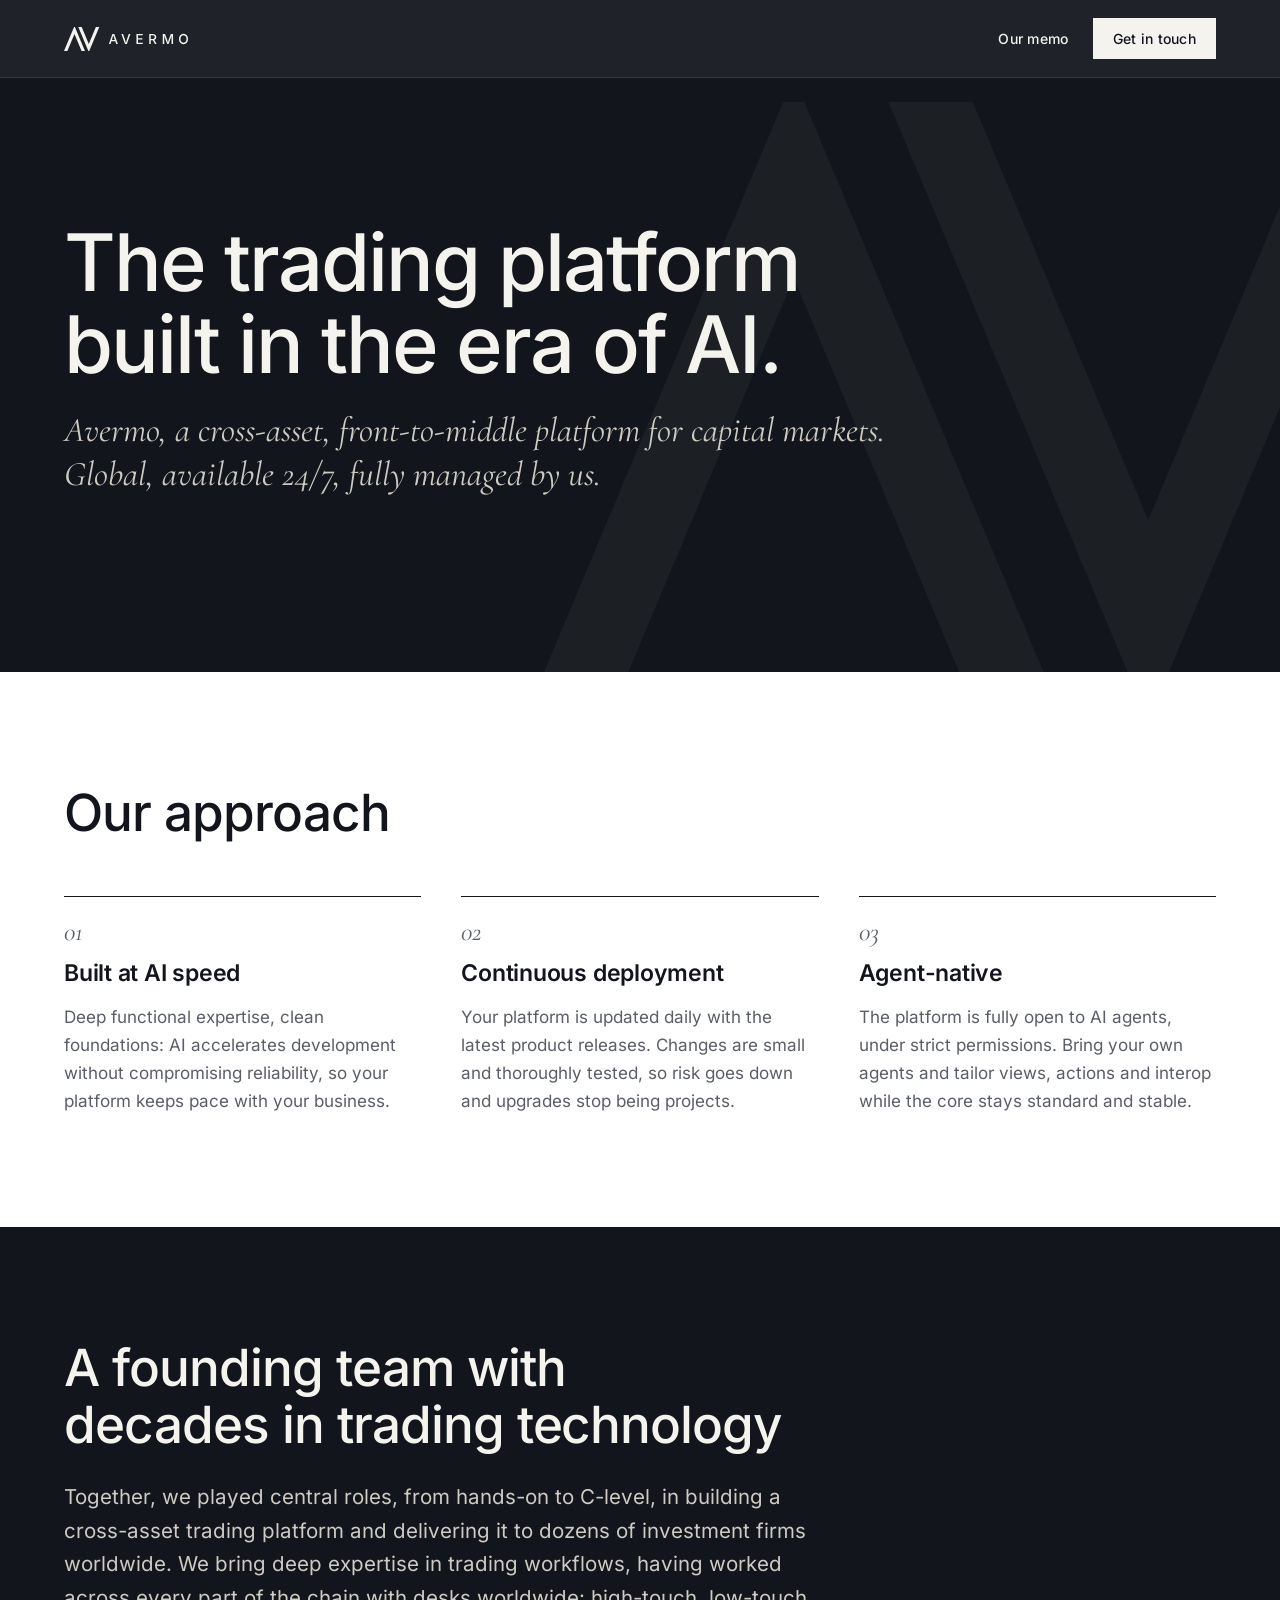
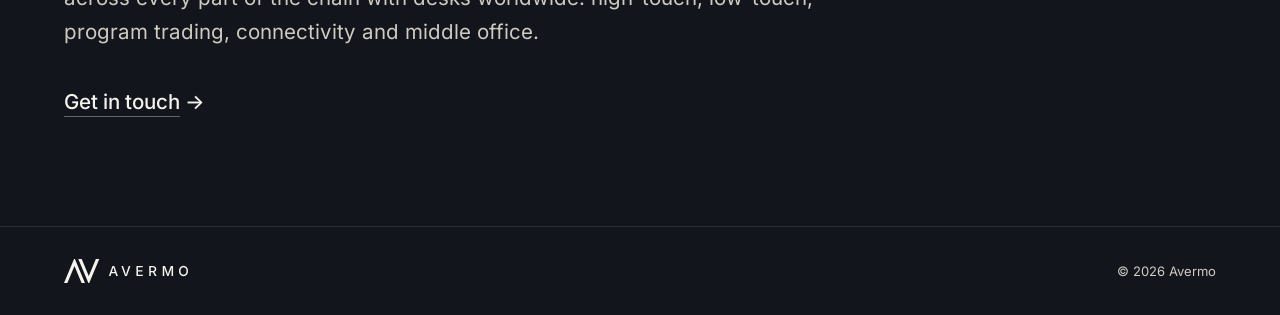
==== commit 4722cf4c: "Set hero title on two lines Break the title after "platform" on desktop and widen the h1 for this pa" ====
--- a/index.html
+++ b/index.html
@@ -44,7 +44,7 @@
 <section class="hero">
 <img class="hero-mark" src="images/logo.svg" alt="" width="208" height="141">
 <div class="wrap">
-<h1 class="intro">The trading platform built in the era of AI.</h1>
+<h1 class="intro two-lines">The trading platform <br>built in the era of AI.</h1>
 <p class="sub serif intro intro-2">Avermo, a cross-asset, front-to-middle platform for capital markets.<br>Global, available 24/7, fully managed by us.</p>
 </div>
 </section>
--- a/style.css
+++ b/style.css
@@ -58,6 +58,7 @@
 .hero .wrap{position:relative;z-index:1;padding-top:144px;padding-bottom:176px;display:flex;flex-direction:column;gap:24px}
 .hero-mark{position:absolute;right:-10%;bottom:-4%;height:100%;width:auto;opacity:.045;pointer-events:none}
 .hero h1{font-size:clamp(42px,6.2vw,86px);line-height:1.03;letter-spacing:-.025em;max-width:14ch}
+.hero h1.two-lines{max-width:none}
 .sub{margin:0;font-size:clamp(26px,2.7vw,36px);line-height:1.25;color:var(--sand);max-width:28em;text-wrap:balance}
 
 .block .wrap{padding-top:112px;padding-bottom:112px;display:flex;flex-direction:column}
@@ -112,6 +113,7 @@
 .nav{gap:16px}
 .btn{padding:11px 14px}
 .hero-mark{height:70%;right:-30%;bottom:-8%}
+.two-lines br{display:none}
 .block .wrap{padding-top:72px;padding-bottom:72px}
 .memo .wrap{padding-top:44px}
 .memo p,.memo-list li{font-size:17px}
